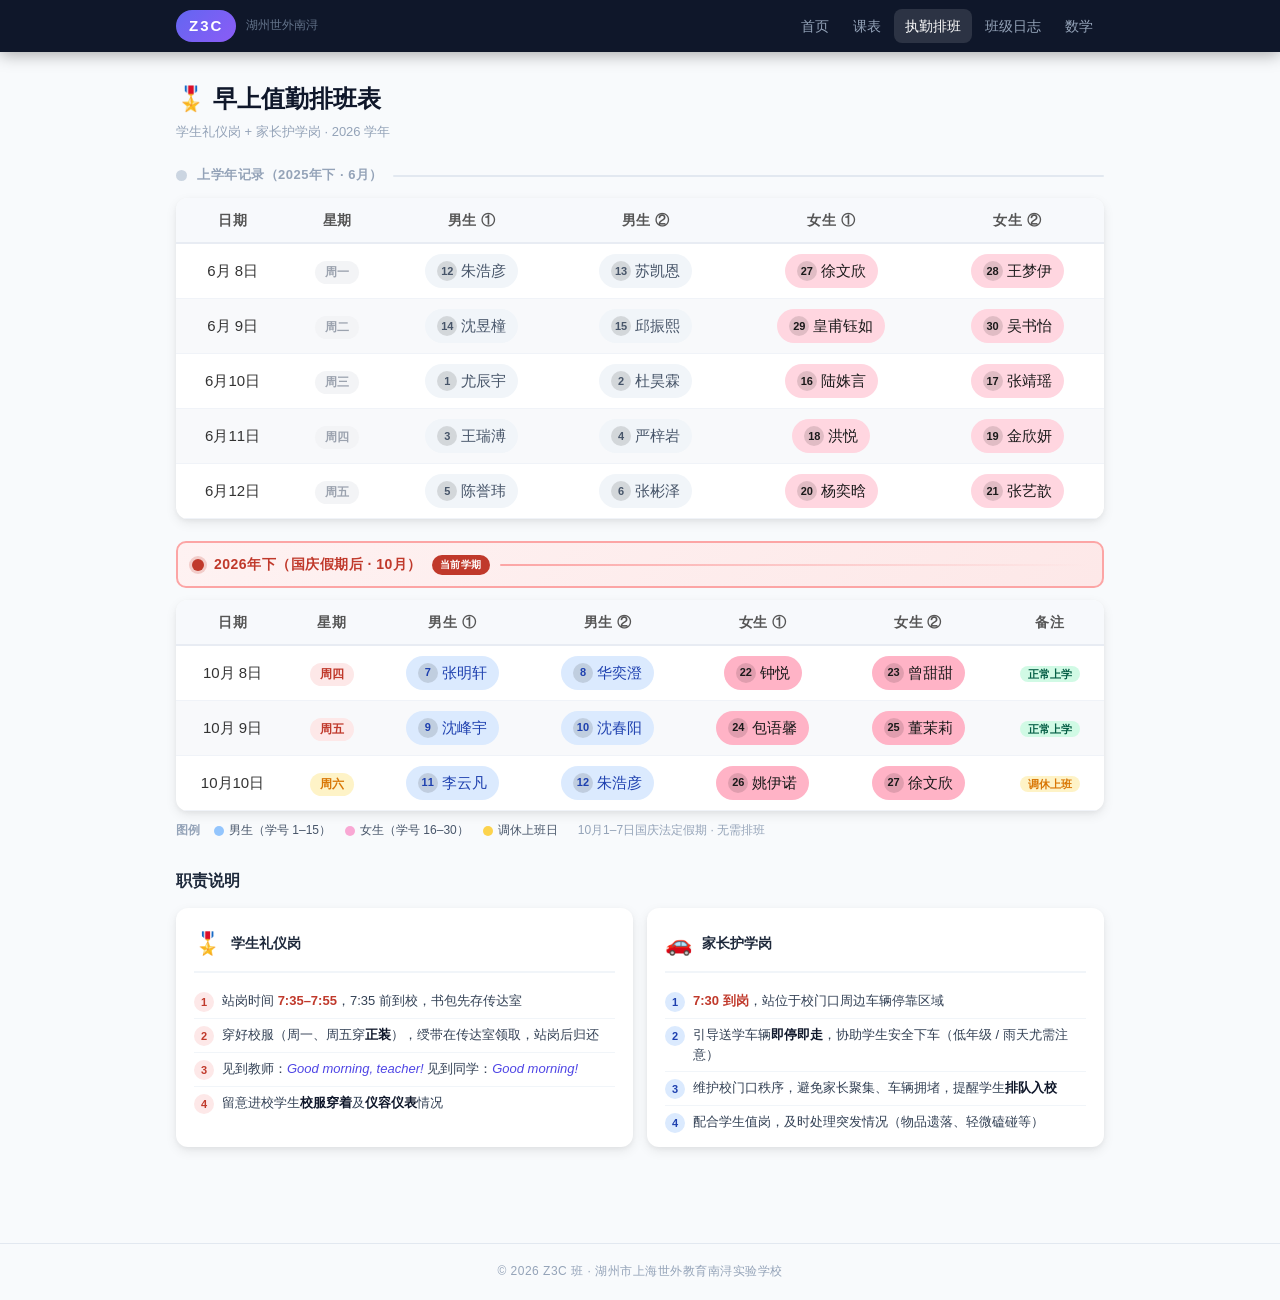
==== duty.html @ b93ee6ca "Move cal btn to chips area (right-aligned); remove 备注 line from ICS" ====
<!DOCTYPE html>
<html lang="zh-CN">
<head>
  <meta charset="UTF-8">
  <meta name="viewport" content="width=device-width, initial-scale=1.0">
  <title>执勤排班 · Z3C 班</title>
  <link rel="stylesheet" href="css/style.css">
</head>
<body>

<nav>
  <div class="nav-inner">
    <a class="nav-brand" href="index.html">
      <span class="class-badge">Z3C</span>
      <span class="school-name">湖州世外南浔</span>
    </a>
    <ul class="nav-links">
      <li><a href="index.html">首页</a></li>
      <li><a href="schedule.html">课表</a></li>
      <li><a href="duty.html" class="active">执勤排班</a></li>
      <li><a href="journal.html">班级日志</a></li>
      <li><a href="math.html">数学</a></li>
    </ul>
  </div>
</nav>

<main class="page">
  <div class="page-header">
    <h1>🎖️ 早上值勤排班表</h1>
    <p>学生礼仪岗 + 家长护学岗 · 2026 学年</p>
  </div>

  <!-- ── 上学年历史记录 ── -->
  <div class="section-block sec-past">
    <div class="s-dot"></div>
    <span class="s-label">上学年记录（2025年下 · 6月）</span>
    <div class="s-line"></div>
  </div>

  <div class="duty-table-wrap">
    <table class="duty-table">
      <thead>
        <tr>
          <th>日期</th>
          <th>星期</th>
          <th>男生 ①</th>
          <th>男生 ②</th>
          <th>女生 ①</th>
          <th>女生 ②</th>
        </tr>
      </thead>
      <tbody>
        <tr>
          <td>6月 8日</td>
          <td><span class="wk-pill wk-past">周一</span></td>
          <td><span class="chip chip-boy-past"><span class="num">12</span>朱浩彦</span></td>
          <td><span class="chip chip-boy-past"><span class="num">13</span>苏凯恩</span></td>
          <td><span class="chip chip-girl-past"><span class="num">27</span>徐文欣</span></td>
          <td><span class="chip chip-girl-past"><span class="num">28</span>王梦伊</span></td>
        </tr>
        <tr>
          <td>6月 9日</td>
          <td><span class="wk-pill wk-past">周二</span></td>
          <td><span class="chip chip-boy-past"><span class="num">14</span>沈昱橦</span></td>
          <td><span class="chip chip-boy-past"><span class="num">15</span>邱振熙</span></td>
          <td><span class="chip chip-girl-past"><span class="num">29</span>皇甫钰如</span></td>
          <td><span class="chip chip-girl-past"><span class="num">30</span>吴书怡</span></td>
        </tr>
        <tr>
          <td>6月10日</td>
          <td><span class="wk-pill wk-past">周三</span></td>
          <td><span class="chip chip-boy-past"><span class="num">1</span>尤辰宇</span></td>
          <td><span class="chip chip-boy-past"><span class="num">2</span>杜昊霖</span></td>
          <td><span class="chip chip-girl-past"><span class="num">16</span>陆姝言</span></td>
          <td><span class="chip chip-girl-past"><span class="num">17</span>张靖瑶</span></td>
        </tr>
        <tr>
          <td>6月11日</td>
          <td><span class="wk-pill wk-past">周四</span></td>
          <td><span class="chip chip-boy-past"><span class="num">3</span>王瑞溥</span></td>
          <td><span class="chip chip-boy-past"><span class="num">4</span>严梓岩</span></td>
          <td><span class="chip chip-girl-past"><span class="num">18</span>洪悦</span></td>
          <td><span class="chip chip-girl-past"><span class="num">19</span>金欣妍</span></td>
        </tr>
        <tr>
          <td>6月12日</td>
          <td><span class="wk-pill wk-past">周五</span></td>
          <td><span class="chip chip-boy-past"><span class="num">5</span>陈誉玮</span></td>
          <td><span class="chip chip-boy-past"><span class="num">6</span>张彬泽</span></td>
          <td><span class="chip chip-girl-past"><span class="num">20</span>杨奕晗</span></td>
          <td><span class="chip chip-girl-past"><span class="num">21</span>张艺歆</span></td>
        </tr>
      </tbody>
    </table>
  </div>
  <p class="scroll-hint">← 左右滑动 →</p>

  <!-- ── 当前学期 ── -->
  <div class="sec-now-wrap">
    <div class="s-dot"></div>
    <span class="s-label">2026年下（国庆假期后 · 10月）</span>
    <span class="s-badge">当前学期</span>
    <div class="s-line"></div>
  </div>

  <div class="duty-table-wrap">
    <table class="duty-table">
      <thead>
        <tr>
          <th>日期</th>
          <th>星期</th>
          <th>男生 ①</th>
          <th>男生 ②</th>
          <th>女生 ①</th>
          <th>女生 ②</th>
          <th>备注</th>
        </tr>
      </thead>
      <tbody>
        <tr>
          <td>10月 8日</td>
          <td><span class="wk-pill wk-now">周四</span></td>
          <td><span class="chip chip-boy-now"><span class="num">7</span>张明轩</span></td>
          <td><span class="chip chip-boy-now"><span class="num">8</span>华奕澄</span></td>
          <td><span class="chip chip-girl-now"><span class="num">22</span>钟悦</span></td>
          <td><span class="chip chip-girl-now"><span class="num">23</span>曾甜甜</span></td>
          <td><span class="note-pill note-normal">正常上学</span></td>
        </tr>
        <tr>
          <td>10月 9日</td>
          <td><span class="wk-pill wk-now">周五</span></td>
          <td><span class="chip chip-boy-now"><span class="num">9</span>沈峰宇</span></td>
          <td><span class="chip chip-boy-now"><span class="num">10</span>沈春阳</span></td>
          <td><span class="chip chip-girl-now"><span class="num">24</span>包语馨</span></td>
          <td><span class="chip chip-girl-now"><span class="num">25</span>董茉莉</span></td>
          <td><span class="note-pill note-normal">正常上学</span></td>
        </tr>
        <tr>
          <td>10月10日</td>
          <td><span class="wk-pill wk-sat">周六</span></td>
          <td><span class="chip chip-boy-now"><span class="num">11</span>李云凡</span></td>
          <td><span class="chip chip-boy-now"><span class="num">12</span>朱浩彦</span></td>
          <td><span class="chip chip-girl-now"><span class="num">26</span>姚伊诺</span></td>
          <td><span class="chip chip-girl-now"><span class="num">27</span>徐文欣</span></td>
          <td><span class="note-pill note-class">调休上班</span></td>
        </tr>
      </tbody>
    </table>
  </div>
  <p class="scroll-hint">← 左右滑动 →</p>

  <!-- Legend -->
  <div class="legend-row" style="padding:10px 0 0;">
    <span class="legend-title">图例</span>
    <span class="legend-item"><span class="ld ld-boy"></span>男生（学号 1–15）</span>
    <span class="legend-item"><span class="ld ld-girl"></span>女生（学号 16–30）</span>
    <span class="legend-item"><span class="ld ld-sat"></span>调休上班日</span>
    <span style="font-size:12px;color:#94a3b8;margin-left:6px;">10月1–7日国庆法定假期 · 无需排班</span>
  </div>

  <!-- Responsibility cards -->
  <div style="margin-top:28px;">
    <div style="font-size:16px;font-weight:700;color:#1e293b;margin-bottom:14px;">职责说明</div>
    <div class="duty-cards">

      <!-- 学生礼仪岗 -->
      <div class="resp-card">
        <div class="resp-head">
          <span class="resp-icon">🎖️</span>
          <span class="resp-title">学生礼仪岗</span>
        </div>
        <ul class="resp-list">
          <li>
            <span class="resp-num rn-red">1</span>
            <span>站岗时间 <span class="hl-red">7:35–7:55</span>，7:35 前到校，书包先存传达室</span>
          </li>
          <li>
            <span class="resp-num rn-red">2</span>
            <span>穿好校服（周一、周五穿<span class="hl">正装</span>），绶带在传达室领取，站岗后归还</span>
          </li>
          <li>
            <span class="resp-num rn-red">3</span>
            <span>见到教师：<span class="hl-en">Good morning, teacher!</span>&nbsp;见到同学：<span class="hl-en">Good morning!</span></span>
          </li>
          <li>
            <span class="resp-num rn-red">4</span>
            <span>留意进校学生<span class="hl">校服穿着</span>及<span class="hl">仪容仪表</span>情况</span>
          </li>
        </ul>
      </div>

      <!-- 家长护学岗 -->
      <div class="resp-card">
        <div class="resp-head">
          <span class="resp-icon">🚗</span>
          <span class="resp-title">家长护学岗</span>
        </div>
        <ul class="resp-list">
          <li>
            <span class="resp-num rn-blue">1</span>
            <span><span class="hl-red">7:30 到岗</span>，站位于校门口周边车辆停靠区域</span>
          </li>
          <li>
            <span class="resp-num rn-blue">2</span>
            <span>引导送学车辆<span class="hl">即停即走</span>，协助学生安全下车（低年级 / 雨天尤需注意）</span>
          </li>
          <li>
            <span class="resp-num rn-blue">3</span>
            <span>维护校门口秩序，避免家长聚集、车辆拥堵，提醒学生<span class="hl">排队入校</span></span>
          </li>
          <li>
            <span class="resp-num rn-blue">4</span>
            <span>配合学生值岗，及时处理突发情况（物品遗落、轻微磕碰等）</span>
          </li>
        </ul>
      </div>

    </div>
  </div>

</main>

<footer>© 2026 Z3C 班 · 湖州市上海世外教育南浔实验学校</footer>

<script>
(function () {

  /* ── ICS helpers ──────────────────────────────────────── */

  function pad(n) { return n < 10 ? '0' + n : '' + n; }

  function parseDate(text, year) {
    var m = text.match(/(\d+)月\s*(\d+)日/);
    if (!m) return null;
    return { y: year, mo: +m[1], d: +m[2] };
  }

  function chipText(chip) {
    var num  = chip.querySelector('.num');
    var n    = num ? num.textContent.trim() : '';
    var full = chip.textContent.trim();
    return (n ? n + ' ' : '') + full.replace(n, '').trim();
  }

  function makeICS(date, boyChips, girlChips, noteText) {
    var ds    = date.y + '' + pad(date.mo) + pad(date.d);
    var boys  = boyChips.map(chipText).join('  ');
    var girls = girlChips.map(chipText).join('  ');

    var lines = [
      '男生：' + boys,
      '女生：' + girls,
      '',
      '【学生礼仪岗】7:35–7:55',
      '· 7:35 前到校，书包先存传达室，绶带领取后归还',
      '· 周一、周五穿正装，其余日穿校服',
      '· 见教师：Good morning\\, teacher! 见同学：Good morning!',
      '· 留意进校同学校服穿着及仪容仪表',
      '',
      '【家长护学岗】7:30 到岗',
      '· 站于校门口周边车辆停靠区',
      '· 引导送学车辆即停即走，协助低年级/雨天安全下车',
      '· 维护秩序，避免聚集堵车，提醒学生排队入校',
      '· 配合处理突发情况（遗落物品、轻微磕碰等）'
    );

    return [
      'BEGIN:VCALENDAR',
      'VERSION:2.0',
      'PRODID:-//Z3C班//执勤排班//CN',
      'BEGIN:VEVENT',
      'UID:z3c-duty-' + ds + '@z3c',
      'DTSTART:' + ds + 'T073000',
      'DTEND:'   + ds + 'T080000',
      'SUMMARY:📋 Z3C 早上执勤',
      'DESCRIPTION:' + lines.join('\\n'),
      'END:VEVENT',
      'END:VCALENDAR'
    ].join('\r\n');
  }

  function openICS(ics, filename) {
    var blob = new Blob([ics], { type: 'text/calendar;charset=utf-8' });
    var url  = URL.createObjectURL(blob);
    var a    = document.createElement('a');
    a.href     = url;
    a.download = filename + '.ics';
    a.style.display = 'none';
    document.body.appendChild(a);
    a.click();
    setTimeout(function () {
      document.body.removeChild(a);
      URL.revokeObjectURL(url);
    }, 1000);
  }

  /* ── Card builder ──────────────────────────────────────── */

  function buildCards(tableWrap, isPast, year) {
    var table = tableWrap.querySelector('.duty-table');
    if (!table) return null;
    var rows = table.querySelectorAll('tbody tr');
    var container = document.createElement('div');
    container.className = 'duty-mobile-cards';

    rows.forEach(function (row) {
      var tds = row.querySelectorAll('td');
      if (tds.length < 5) return;

      var card = document.createElement('div');
      card.className = 'duty-mobile-card' + (isPast ? ' dmc-past' : '');

      /* Header: date + weekday pill + spacer + optional note pill + cal btn */
      var header = document.createElement('div');
      header.className = 'dmc-header';

      var dateEl = document.createElement('span');
      dateEl.className = 'dmc-date';
      dateEl.textContent = tds[0].textContent.trim();
      header.appendChild(dateEl);

      var wkEl = tds[1].querySelector('.wk-pill');
      if (wkEl) header.appendChild(wkEl.cloneNode(true));

      var spacer = document.createElement('span');
      spacer.className = 'dmc-header-space';
      header.appendChild(spacer);

      var notePillEl = tds[6] ? tds[6].querySelector('.note-pill') : null;
      if (notePillEl) header.appendChild(notePillEl.cloneNode(true));
      card.appendChild(header);
      /* Chip rows */
      var chipsDiv = document.createElement('div');
      chipsDiv.className = 'dmc-chips';
      var boyChips = [], girlChips = [];
      [[2, 3], [4, 5]].forEach(function (pair, pairIdx) {
        var chipRow = document.createElement('div');
        chipRow.className = 'dmc-chips-row';
        pair.forEach(function (ci) {
          var chip = tds[ci] && tds[ci].querySelector('.chip');
          if (chip) {
            chipRow.appendChild(chip.cloneNode(true));
            (pairIdx === 0 ? boyChips : girlChips).push(chip);
          }
        });
        chipsDiv.appendChild(chipRow);
      });
      card.appendChild(chipsDiv);

      /* Calendar button — right-aligned in chips area */
      var date = parseDate(tds[0].textContent.trim(), year);
      if (date) {
        var noteText = notePillEl ? notePillEl.textContent.trim() : '';
        var ics      = makeICS(date, boyChips, girlChips, noteText);
        var filename = '执勤-' + date.y + pad(date.mo) + pad(date.d);

        var btn = document.createElement('button');
        btn.className = 'dmc-cal-btn';
        btn.innerHTML = '<span class="dmc-cal-icon">📅</span>添加到日历';
        btn.addEventListener('click', (function (i, f) {
          return function () { openICS(i, f); };
        })(ics, filename));

        var calRow = document.createElement('div');
        calRow.className = 'dmc-chips-row dmc-cal-row';
        calRow.appendChild(btn);
        chipsDiv.appendChild(calRow);
      }

      container.appendChild(card);
    });
    return container;
  }

  /* ── Layout toggle ─────────────────────────────────────── */

  var YEARS = [2025, 2026];

  function applyLayout() {
    var mobile      = window.innerWidth < 700;
    var tableWraps  = document.querySelectorAll('.duty-table-wrap');
    var scrollHints = document.querySelectorAll('.scroll-hint');

    tableWraps.forEach(function (wrap, idx) {
      var next     = wrap.nextElementSibling;
      var mobileEl = (next && next.classList.contains('duty-cards-mobile')) ? next : null;

      if (mobile) {
        if (!mobileEl) {
          var cards = buildCards(wrap, idx === 0, YEARS[idx] || 2026);
          if (cards) {
            mobileEl = document.createElement('div');
            mobileEl.className = 'duty-cards-mobile';
            mobileEl.appendChild(cards);
            wrap.insertAdjacentElement('afterend', mobileEl);
          }
        }
        wrap.style.display = 'none';
        if (mobileEl) mobileEl.style.display = 'block';
      } else {
        wrap.style.display = '';
        if (mobileEl) mobileEl.style.display = 'none';
      }
    });

    scrollHints.forEach(function (hint) {
      hint.style.display = mobile ? 'none' : '';
    });
  }

  document.addEventListener('DOMContentLoaded', applyLayout);
  window.addEventListener('resize', applyLayout);
})();
</script>


</body>
</html>
---- css/style.css ----
/* ─────────────────────────────────────────────
   Z3C 班级主页 · 全站样式
   Design: PPT-inspired · Mobile-first
───────────────────────────────────────────── */
:root {
  --indigo:   #4f46e5;
  --violet:   #7c3aed;
  --pink:     #db2777;
  --red:      #c0392b;
  --teal:     #0d9488;
  --amber:    #d97706;
  --slate-900:#0f172a;
  --slate-800:#1e293b;
  --slate-700:#334155;
  --slate-600:#475569;
  --slate-400:#94a3b8;
  --slate-300:#cbd5e1;
  --slate-200:#e2e8f0;
  --slate-100:#f1f5f9;
  --slate-50: #f8fafc;
  --white:    #ffffff;
  --r: 12px;
  --shadow-sm: 0 1px 3px rgba(0,0,0,.08), 0 1px 2px rgba(0,0,0,.05);
  --shadow:    0 4px 12px rgba(0,0,0,.08), 0 2px 4px rgba(0,0,0,.04);
  --shadow-lg: 0 12px 32px rgba(0,0,0,.12), 0 4px 8px rgba(0,0,0,.05);
}

*, *::before, *::after { box-sizing: border-box; margin: 0; padding: 0; }

html { -webkit-text-size-adjust: 100%; }

body {
  font-family: -apple-system, BlinkMacSystemFont, 'Segoe UI',
               'PingFang SC', 'Hiragino Sans GB', 'Microsoft YaHei', sans-serif;
  background: var(--slate-50);
  color: var(--slate-800);
  line-height: 1.6;
  -webkit-font-smoothing: antialiased;
  min-height: 100dvh;
}

/* ── Nav ─────────────────────────────────── */
nav {
  background: var(--slate-900);
  position: sticky;
  top: 0;
  z-index: 100;
  box-shadow: 0 2px 16px rgba(0,0,0,.35);
}
.nav-inner {
  max-width: 960px;
  margin: 0 auto;
  display: flex;
  align-items: center;
  padding: 0 16px;
  height: 52px;
  gap: 4px;
}
.nav-brand {
  text-decoration: none;
  margin-right: auto;
  display: flex;
  align-items: center;
  gap: 10px;
  flex-shrink: 0;
}
.nav-brand .class-badge {
  background: linear-gradient(135deg, #6366f1, #8b5cf6);
  color: white;
  font-size: 15px;
  font-weight: 800;
  padding: 4px 13px;
  border-radius: 20px;
  letter-spacing: 2px;
}
.nav-brand .school-name {
  font-size: 12px;
  font-weight: 500;
  color: #64748b;
  white-space: nowrap;
}
.nav-links { list-style: none; display: flex; gap: 2px; }
.nav-links a {
  display: block;
  padding: 6px 11px;
  color: #94a3b8;
  text-decoration: none;
  border-radius: 8px;
  font-size: 14px;
  font-weight: 500;
  transition: background .15s, color .15s;
  white-space: nowrap;
}
.nav-links a:hover, .nav-links a.active {
  background: rgba(255,255,255,.12);
  color: white;
}

/* ── Page wrapper ────────────────────────── */
.page {
  max-width: 960px;
  margin: 0 auto;
  padding: 0 16px 64px;
}

/* ── Hero ─────────────────────────────────
   Full-bleed gradient behind, contained text
─────────────────────────────────────────── */
.hero {
  position: relative;
  overflow: hidden;
  background: linear-gradient(135deg, #1e1b4b 0%, #4c1d95 40%, #9d174d 100%);
  padding: 56px 24px 48px;
  text-align: center;
  /* Extend edge-to-edge on mobile */
  margin-left: -16px;
  margin-right: -16px;
}
/* Decorative bokeh blobs */
.hero::before {
  content: '';
  position: absolute;
  top: -80px; right: -80px;
  width: 340px; height: 340px;
  border-radius: 50%;
  background: radial-gradient(circle, rgba(99,102,241,.4) 0%, transparent 70%);
  pointer-events: none;
}
.hero::after {
  content: '';
  position: absolute;
  bottom: -100px; left: -60px;
  width: 380px; height: 380px;
  border-radius: 50%;
  background: radial-gradient(circle, rgba(219,39,119,.28) 0%, transparent 70%);
  pointer-events: none;
}
.hero-inner { position: relative; z-index: 1; }
.hero-chip {
  display: inline-block;
  background: rgba(255,255,255,.13);
  border: 1px solid rgba(255,255,255,.22);
  color: rgba(255,255,255,.88);
  font-size: 13px;
  font-weight: 600;
  padding: 5px 18px;
  border-radius: 20px;
  letter-spacing: 1px;
  margin-bottom: 18px;
  backdrop-filter: blur(8px);
  -webkit-backdrop-filter: blur(8px);
}
.hero h1 {
  color: white;
  font-size: clamp(42px, 10vw, 72px);
  font-weight: 900;
  letter-spacing: 8px;
  margin-bottom: 12px;
  line-height: 1;
  text-shadow: 0 2px 20px rgba(0,0,0,.3);
}
.hero-sub {
  color: rgba(255,255,255,.65);
  font-size: clamp(13px, 3vw, 15px);
  letter-spacing: 1px;
}

/* ── Quick nav cards ─────────────────────── */
.nav-grid {
  display: grid;
  grid-template-columns: repeat(4, 1fr);
  gap: 14px;
  padding-top: 28px;
}
.nav-card {
  display: flex;
  flex-direction: column;
  align-items: center;
  text-align: center;
  text-decoration: none;
  border-radius: var(--r);
  padding: 28px 14px 24px;
  box-shadow: var(--shadow);
  transition: transform .2s ease, box-shadow .2s ease;
  position: relative;
  overflow: hidden;
}
.nav-card:active { transform: scale(.97); }
@media (hover: hover) {
  .nav-card:hover { transform: translateY(-4px); box-shadow: var(--shadow-lg); }
}
.nav-card-blue  { background: linear-gradient(145deg, #1d4ed8, #4f46e5); }
.nav-card-red   { background: linear-gradient(145deg, #991b1b, #c0392b); }
.nav-card-green { background: linear-gradient(145deg, #065f46, #0d9488); }
.nav-card-amber { background: linear-gradient(145deg, #78350f, #d97706); }
.nav-card .card-icon { font-size: 38px; margin-bottom: 12px; }
.nav-card .card-label {
  font-size: 17px;
  font-weight: 800;
  color: white;
  margin-bottom: 6px;
  letter-spacing: 2px;
}
.nav-card .card-desc { font-size: 12px; color: rgba(255,255,255,.65); }

/* ── Generic card ────────────────────────── */
.card {
  background: var(--white);
  border-radius: var(--r);
  box-shadow: var(--shadow);
  padding: 20px;
  margin-bottom: 16px;
}
.card-head {
  font-size: 16px;
  font-weight: 700;
  color: var(--slate-800);
  margin-bottom: 16px;
  display: flex;
  align-items: center;
  gap: 8px;
  padding-bottom: 12px;
  border-bottom: 2px solid var(--slate-100);
}

/* ── Page header (inner pages) ───────────── */
.page-header {
  padding: 28px 0 0;
  margin-bottom: 20px;
}
.page-header h1 {
  font-size: 24px;
  font-weight: 900;
  color: var(--slate-900);
  margin-bottom: 4px;
}
.page-header p { color: var(--slate-400); font-size: 13px; }

/* ── Section labels ──────────────────────── */
.section-block {
  display: flex;
  align-items: center;
  gap: 10px;
  margin: 22px 0 12px;
}
.section-block .s-dot {
  width: 11px; height: 11px;
  border-radius: 50%;
  flex-shrink: 0;
}
.section-block .s-label {
  font-size: 13px;
  font-weight: 700;
  letter-spacing: .5px;
  white-space: nowrap;
}
.section-block .s-line {
  flex: 1;
  height: 2px;
  border-radius: 2px;
}
.sec-past .s-dot   { background: var(--slate-300); }
.sec-past .s-label { color: var(--slate-400); }
.sec-past .s-line  { background: var(--slate-200); }
@keyframes pulse-border {
  0%, 100% {
    box-shadow: 0 0 0 0 rgba(192,57,43,.45),
                0 0 0 0 rgba(192,57,43,.2);
    border-color: #fca5a5;
  }
  50% {
    box-shadow: 0 0 0 4px rgba(192,57,43,.18),
                0 0 14px 2px rgba(192,57,43,.12);
    border-color: #c0392b;
  }
}

.sec-now-wrap {
  background: linear-gradient(135deg, #fef2f2, #fde8e8);
  border: 2px solid #fca5a5;
  border-radius: 10px;
  padding: 10px 14px;
  display: flex;
  align-items: center;
  gap: 10px;
  margin: 22px 0 12px;
  animation: pulse-border 2.4s ease-in-out infinite;
}
.sec-now-wrap .s-dot {
  width: 12px; height: 12px;
  border-radius: 50%;
  background: var(--red);
  flex-shrink: 0;
  box-shadow: 0 0 0 3px rgba(192,57,43,.2);
}
.sec-now-wrap .s-label {
  font-size: 14px;
  font-weight: 800;
  color: var(--red);
  letter-spacing: .5px;
}
.sec-now-wrap .s-badge {
  background: var(--red);
  color: white;
  font-size: 10px;
  font-weight: 700;
  padding: 2px 8px;
  border-radius: 10px;
  letter-spacing: .5px;
}
.sec-now-wrap .s-line {
  flex: 1;
  height: 2px;
  border-radius: 2px;
  background: linear-gradient(to right, #fca5a5, transparent);
}

/* ── Scroll container (tables) ───────────── */
.scroll-wrap {
  overflow-x: auto;
  -webkit-overflow-scrolling: touch;
  border-radius: var(--r);
  box-shadow: var(--shadow);
  position: relative;
  background: var(--white);
}
.scroll-hint {
  display: none;
  text-align: center;
  font-size: 11px;
  color: var(--slate-400);
  padding: 6px 0 0;
  letter-spacing: .5px;
}

/* ── Schedule table ──────────────────────── */
.sched-table {
  width: 100%;
  border-collapse: collapse;
  min-width: 720px;
  font-size: 15px;
  background: var(--white);
}
.sched-table thead tr:first-child th {
  background: #1e40af;
  color: white;
  font-size: 14px;
  font-weight: 600;
  padding: 13px 9px;
  text-align: center;
  white-space: nowrap;
}
.sched-table thead tr:first-child th:first-child { background: #1d3a8a; }
.sched-table thead tr.time-row th {
  background: #e8edf8;
  color: #475569;
  font-size: 12px;
  font-weight: 500;
  padding: 7px 8px;
  text-align: center;
  border-bottom: 2px solid #dde3f0;
  white-space: nowrap;
}
.sched-table td.day-cell {
  background: #1e40af;
  color: white;
  font-size: 20px;
  font-weight: 800;
  text-align: center;
  width: 44px;
  letter-spacing: 2px;
  border-right: 2px solid #1d3a8a;
}
.sched-table td.lunch-cell {
  background: #f1f5f9;
  text-align: center;
  vertical-align: middle;
  width: 60px;
  font-size: 12px;
  color: #94a3b8;
  font-weight: 600;
  line-height: 2;
  white-space: nowrap;
}
.sched-table td.subj-cell {
  padding: 10px 6px;
  text-align: center;
  vertical-align: middle;
  border: 1px solid #e8ecf5;
  min-width: 82px;
}
.sched-table tbody tr:hover td { filter: brightness(.97); }
.subj-tag {
  display: inline-block;
  font-size: 14px;
  font-weight: 700;
  padding: 3px 8px;
  border-radius: 6px;
  border: none;
  margin-bottom: 3px;
}
.subj-en    { font-size: 11px; color: #94a3b8; margin-bottom: 2px; display: block; }
.subj-teacher { font-size: 13px; color: #475569; display: block; }

/* Subject colour palette */
.s-chinese .subj-tag { background:#fecdd3; color:#9f1239; }
.s-math    .subj-tag { background:#bfdbfe; color:#1e40af; }
.s-english .subj-tag { background:#bbf7d0; color:#065f46; }
.s-science .subj-tag { background:#fef08a; color:#854d0e; }
.s-pe      .subj-tag { background:#fed7aa; color:#9a3412; }
.s-music   .subj-tag { background:#e9d5ff; color:#6b21a8; }
.s-art     .subj-tag { background:#fecaca; color:#991b1b; }
.s-moral   .subj-tag { background:#99f6e4; color:#134e4a; }
.s-labor   .subj-tag { background:#d9f99d; color:#365314; }
.s-classic .subj-tag { background:#fde68a; color:#92400e; }
.s-club    .subj-tag { background:#ddd6fe; color:#5b21b6; }
.s-after   .subj-tag { background:#e2e8f0; color:#475569; }
.s-summary .subj-tag { background:#cbd5e1; color:#334155; }
.s-meeting .subj-tag { background:#e9d5ff; color:#6b21a8; }

/* ── Subject colour legend ───────────────── */
.subj-legend {
  display: flex;
  flex-wrap: wrap;
  gap: 8px;
  padding-top: 14px;
}
.subj-legend-item {
  font-size: 12px;
  font-weight: 600;
  padding: 3px 10px;
  border-radius: 6px;
}

/* ── Duty table ──────────────────────────── */
.duty-table-wrap {
  overflow-x: auto;
  -webkit-overflow-scrolling: touch;
  border-radius: var(--r);
  box-shadow: var(--shadow);
  background: var(--white);
  position: relative;
}
.duty-table {
  width: 100%;
  border-collapse: collapse;
  font-size: 15px;
  min-width: 500px;
}
.duty-table thead tr { background: #f7f9fc; }
.duty-table thead th {
  padding: 11px 10px;
  font-weight: 600;
  color: #555;
  letter-spacing: .5px;
  border-bottom: 2px solid #e8ecf3;
  text-align: center;
  white-space: nowrap;
  font-size: 14px;
}
.duty-table thead th:first-child { border-radius: 8px 0 0 0; }
.duty-table thead th:last-child  { border-radius: 0 8px 0 0; }
.duty-table tbody tr { border-bottom: 1px solid #f0f3f8; transition: background .12s; }
.duty-table tbody tr:nth-child(even) { background: #f8f9fb; }
.duty-table tbody tr:hover { background: #fff0f0; }
.duty-table td {
  padding: 10px 8px;
  text-align: center;
  color: #333;
  vertical-align: middle;
  white-space: nowrap;
}

/* Student chips */
.chip {
  display: inline-flex;
  align-items: center;
  gap: 4px;
  padding: 5px 12px;
  border-radius: 20px;
  font-size: 15px;
  white-space: nowrap;
}
.chip .num {
  display: inline-flex;
  align-items: center;
  justify-content: center;
  width: 20px; height: 20px;
  border-radius: 50%;
  font-size: 11px;
  font-weight: 700;
  background: rgba(0,0,0,.12);
}
.chip-boy-past  { background:#f1f5f9; color:#475569; }
.chip-boy-now   { background:#dbeafe; color:#1e40af; }
.chip-girl-past { background:#ffd6e0; color:#1a1a1a; }
.chip-girl-now  { background:#ffb3c6; color:#1a1a1a; }

.wk-pill {
  display: inline-block;
  padding: 2px 10px;
  border-radius: 20px;
  font-size: 12px;
  font-weight: 600;
}
.wk-past { background:#f3f4f6; color:#9ca3af; }
.wk-now  { background:#fde8e8; color:#c0392b; }
.wk-sat  { background:#fef3c7; color:#d97706; }

.note-pill {
  font-size: 11px;
  padding: 2px 8px;
  border-radius: 10px;
  font-weight: 600;
}
.note-normal { background:#d1fae5; color:#065f46; }
.note-class  { background:#fef3c7; color:#d97706; }

/* ── Duty responsibility cards ───────────── */
.duty-cards {
  display: grid;
  grid-template-columns: 1fr 1fr;
  gap: 14px;
  margin-top: 8px;
}
.resp-card {
  background: var(--white);
  border-radius: var(--r);
  box-shadow: var(--shadow);
  padding: 18px 18px 14px;
}
.resp-head {
  display: flex;
  align-items: center;
  gap: 10px;
  margin-bottom: 12px;
  padding-bottom: 10px;
  border-bottom: 2px solid var(--slate-100);
}
.resp-icon { font-size: 22px; }
.resp-title { font-size: 14px; font-weight: 700; color: var(--slate-800); }
.resp-list { list-style: none; }
.resp-list li {
  display: flex;
  gap: 8px;
  padding: 6px 0;
  border-bottom: 1px solid var(--slate-100);
  font-size: 13px;
  color: var(--slate-700);
  line-height: 1.55;
  align-items: flex-start;
}
.resp-list li:last-child { border-bottom: none; padding-bottom: 0; }
.resp-num {
  flex-shrink: 0;
  display: inline-flex;
  align-items: center;
  justify-content: center;
  width: 20px; height: 20px;
  border-radius: 50%;
  font-size: 11px;
  font-weight: 700;
  margin-top: 1px;
}
.rn-red  { background:#fde8e8; color:#c0392b; }
.rn-blue { background:#dbeafe; color:#1e40af; }
.hl      { font-weight: 700; color: var(--slate-900); }
.hl-red  { font-weight: 700; color: #c0392b; }
.hl-en   { font-style: italic; color: #4f46e5; }

/* ── Legend row ──────────────────────────── */
.legend-row {
  display: flex;
  flex-wrap: wrap;
  gap: 14px;
  font-size: 12px;
  color: var(--slate-600);
  padding: 12px 0 4px;
  align-items: center;
}
.legend-row .legend-title { font-weight: 600; color: var(--slate-400); }
.legend-item { display: flex; align-items: center; gap: 5px; }
.ld { width:10px; height:10px; border-radius:50%; }
.ld-boy  { background:#93c5fd; }
.ld-girl { background:#f9a8d4; }
.ld-sat  { background:#fcd34d; }

/* ── Journal empty state ─────────────────── */
.empty-state {
  background: var(--white);
  border-radius: var(--r);
  box-shadow: var(--shadow);
  text-align: center;
  padding: 72px 24px;
  color: var(--slate-400);
  margin-top: 4px;
}
.empty-state .es-icon { font-size: 64px; margin-bottom: 18px; }
.empty-state .es-title {
  font-size: 18px;
  font-weight: 700;
  color: var(--slate-600);
  margin-bottom: 8px;
}
.empty-state .es-sub { font-size: 14px; line-height: 1.8; }

/* ── Footer ──────────────────────────────── */
footer {
  text-align: center;
  padding: 18px 16px;
  color: var(--slate-400);
  font-size: 12px;
  border-top: 1px solid var(--slate-200);
  margin-top: 32px;
  letter-spacing: .5px;
}

/* ── Responsive ──────────────────────────── */
@media (max-width: 600px) {
  .nav-brand .school-name { display: none; }
  .nav-links a { padding: 6px 7px; font-size: 13px; }

  .hero { padding: 40px 20px 36px; }
  .hero h1 { letter-spacing: 4px; }

  .page-header h1 { font-size: 20px; }

  /* Quick nav: 2×2 on small phones */
  .nav-grid { grid-template-columns: repeat(2, 1fr); gap: 10px; padding-top: 22px; }
  .nav-card { padding: 20px 8px 16px; }
  .nav-card .card-icon { font-size: 28px; margin-bottom: 8px; }
  .nav-card .card-label { font-size: 14px; letter-spacing: 1px; }
  .nav-card .card-desc { display: none; }

  /* Tables: show scroll hint on mobile */
  .scroll-hint { display: block; }

  /* Duty resp cards: stack on mobile */
  .duty-cards { grid-template-columns: 1fr; }

  /* Smaller chip text on narrow screens */
  .chip { font-size: 13px; padding: 4px 9px; }
}

@media (max-width: 400px) {
  .nav-links a { padding: 6px 5px; font-size: 12px; }
  .nav-brand .class-badge { font-size: 13px; padding: 3px 10px; }
}

/* ── Mobile-transposed schedule ──────────── */
.sched-table-mobile {
  min-width: unset;
  width: 100%;
}
.sched-table-mobile thead tr:first-child th {
  padding: 10px 4px;
  font-size: 13px;
}
.sched-table-mobile td.period-label-cell {
  background: #1e40af;
  color: white;
  text-align: center;
  padding: 8px 4px;
  vertical-align: middle;
  width: 56px;
  min-width: 56px;
  border-right: 2px solid #1d3a8a;
}
.sched-table-mobile td.period-label-cell.period-lunch {
  background: #f1f5f9;
  color: #94a3b8;
  border-right-color: #e2e8f0;
}
.sched-table-mobile td.period-label-cell strong {
  display: block;
  font-size: 11px;
  font-weight: 800;
  line-height: 1.3;
}
.sched-table-mobile td.period-label-cell span {
  display: block;
  font-size: 9px;
  margin-top: 2px;
  opacity: 0.82;
}
.sched-table-mobile td.subj-cell {
  min-width: unset;
  padding: 6px 2px;
}
.sched-table-mobile td.lunch-cell {
  font-size: 11px;
  padding: 6px 3px;
  white-space: normal;
}
.sched-table-mobile .subj-tag {
  font-size: 11px;
  padding: 2px 4px;
  letter-spacing: 0;
}
.sched-table-mobile .subj-en { font-size: 9px; }
.sched-table-mobile .subj-teacher { font-size: 10px; }

/* ── Duty mobile cards ───────────────────── */
.duty-cards-mobile { display: none; }
.duty-mobile-cards { display: flex; flex-direction: column; gap: 10px; }

.duty-mobile-card {
  background: var(--white);
  border-radius: var(--r);
  box-shadow: var(--shadow);
  padding: 14px 16px;
}
.duty-mobile-card.dmc-past {
  background: #f8fafc;
  box-shadow: var(--shadow-sm);
}
.dmc-header {
  display: flex;
  align-items: center;
  gap: 8px;
  flex-wrap: wrap;
  padding-bottom: 10px;
  margin-bottom: 10px;
  border-bottom: 1px solid var(--slate-100);
}
.dmc-date {
  font-size: 16px;
  font-weight: 800;
  color: var(--slate-900);
  margin-right: 2px;
}
.dmc-header .note-pill { flex-shrink: 0; }
.dmc-header-space { flex: 1; }
.dmc-chips { display: flex; flex-direction: column; gap: 8px; }
.dmc-chips-row { display: flex; gap: 8px; flex-wrap: wrap; }
.dmc-cal-row { justify-content: flex-end; margin-top: 4px; }

.dmc-cal-btn {
  display: inline-flex;
  align-items: center;
  gap: 6px;
  padding: 7px 13px;
  border: none;
  border-radius: 10px;
  background: linear-gradient(135deg, #1d4ed8, #4f46e5);
  color: #fff;
  font-size: 14px;
  font-weight: 700;
  cursor: pointer;
  white-space: nowrap;
  flex-shrink: 0;
  box-shadow: 0 2px 8px rgba(79,70,229,.28);
  transition: opacity .15s, transform .15s;
}
.dmc-cal-btn:active { opacity: .82; transform: scale(.95); }
.dmc-cal-icon { font-size: 18px; line-height: 1; }

.math-tool-grid {
  display: grid;
  grid-template-columns: repeat(auto-fill, minmax(260px, 1fr));
  gap: 16px;
  padding-top: 4px;
}
.math-tool-card {
  display: flex;
  flex-direction: column;
  text-decoration: none;
  background: var(--white);
  border-radius: var(--r);
  box-shadow: var(--shadow);
  padding: 22px 20px 18px;
  border: 2px solid transparent;
  transition: transform .2s ease, box-shadow .2s ease, border-color .2s ease;
  position: relative;
  overflow: hidden;
}
.math-tool-card::before {
  content: '';
  position: absolute;
  top: 0; left: 0; right: 0;
  height: 4px;
  background: linear-gradient(90deg, #78350f, #d97706);
}
@media (hover: hover) {
  .math-tool-card:hover {
    transform: translateY(-4px);
    box-shadow: var(--shadow-lg);
    border-color: #fde68a;
  }
}
.math-tool-card:active { transform: scale(.97); }
.math-tool-top {
  display: flex;
  align-items: center;
  justify-content: space-between;
  margin-bottom: 14px;
}
.math-tool-icon { font-size: 40px; line-height: 1; }
.math-tool-badge {
  font-size: 11px;
  font-weight: 700;
  padding: 3px 10px;
  border-radius: 20px;
  background: #fef3c7;
  color: #92400e;
  letter-spacing: .5px;
}
.math-tool-name {
  font-size: 20px;
  font-weight: 900;
  color: var(--slate-900);
  margin-bottom: 8px;
  letter-spacing: 1px;
}
.math-tool-desc {
  font-size: 13px;
  color: var(--slate-500, #64748b);
  line-height: 1.65;
  flex: 1;
  margin-bottom: 16px;
}
.math-tool-footer {
  display: flex;
  align-items: center;
  flex-wrap: wrap;
  gap: 6px;
}
.math-tool-tag {
  font-size: 11px;
  font-weight: 600;
  padding: 2px 9px;
  border-radius: 20px;
  background: var(--slate-100);
  color: var(--slate-600);
}
.math-tool-launch {
  margin-left: auto;
  font-size: 13px;
  font-weight: 700;
  color: #d97706;
}
.math-more-hint {
  text-align: center;
  font-size: 12px;
  color: var(--slate-400);
  padding: 24px 0 0;
  letter-spacing: .5px;
}
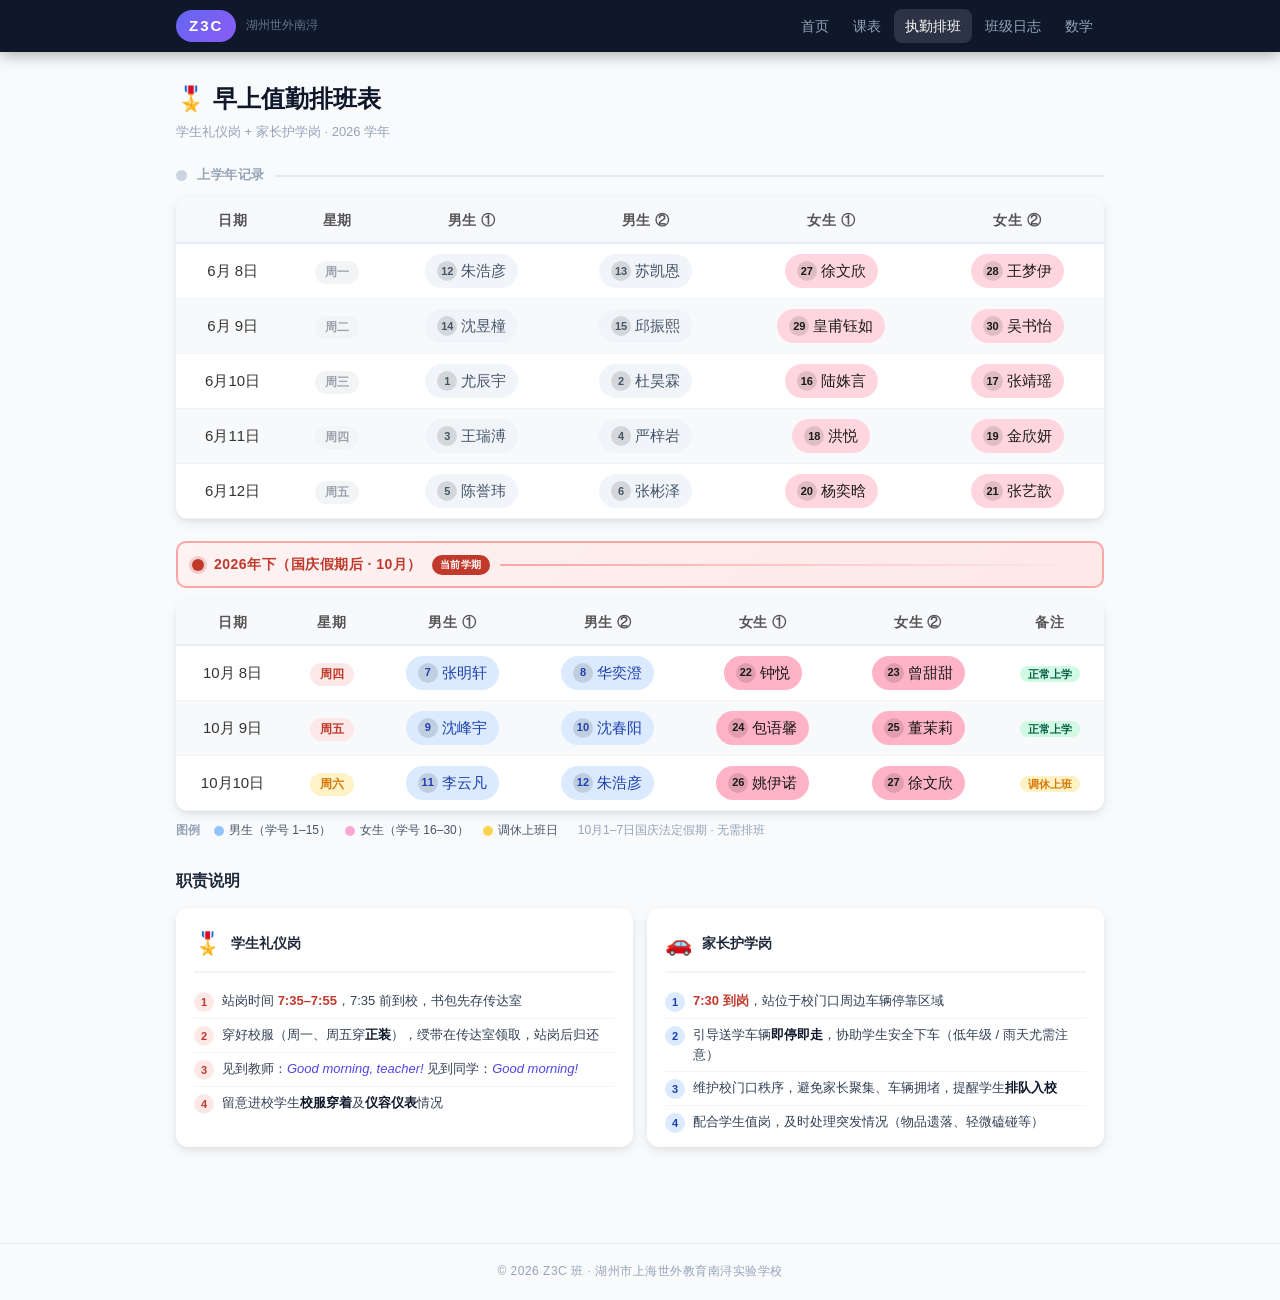
==== commit 1ecc323d: "Remove date detail from past records section label" ====
--- a/duty.html
+++ b/duty.html
@@ -33,7 +33,7 @@
   <!-- ── 上学年历史记录 ── -->
   <div class="section-block sec-past">
     <div class="s-dot"></div>
-    <span class="s-label">上学年记录（2025年下 · 6月）</span>
+    <span class="s-label">上学年记录</span>
     <div class="s-line"></div>
   </div>
 
@@ -262,7 +262,7 @@
       '· 引导送学车辆即停即走，协助低年级/雨天安全下车',
       '· 维护秩序，避免聚集堵车，提醒学生排队入校',
       '· 配合处理突发情况（遗落物品、轻微磕碰等）'
-    );
+    ];
 
     return [
       'BEGIN:VCALENDAR',
@@ -329,27 +329,42 @@
       var notePillEl = tds[6] ? tds[6].querySelector('.note-pill') : null;
       if (notePillEl) header.appendChild(notePillEl.cloneNode(true));
       card.appendChild(header);
-      /* Chip rows */
+      /* Chip rows — track last row to inline the cal button */
       var chipsDiv = document.createElement('div');
       chipsDiv.className = 'dmc-chips';
-      var boyChips = [], girlChips = [];
-      [[2, 3], [4, 5]].forEach(function (pair, pairIdx) {
-        var chipRow = document.createElement('div');
-        chipRow.className = 'dmc-chips-row';
-        pair.forEach(function (ci) {
+      var boyChips = [], girlChips = [], lastChipRow;
+
+      if (isPast) {
+        /* Past records: all 4 chips on one row */
+        var singleRow = document.createElement('div');
+        singleRow.className = 'dmc-chips-row';
+        [2, 3, 4, 5].forEach(function (ci) {
           var chip = tds[ci] && tds[ci].querySelector('.chip');
-          if (chip) {
-            chipRow.appendChild(chip.cloneNode(true));
-            (pairIdx === 0 ? boyChips : girlChips).push(chip);
-          }
+          if (chip) singleRow.appendChild(chip.cloneNode(true));
         });
-        chipsDiv.appendChild(chipRow);
-      });
+        chipsDiv.appendChild(singleRow);
+        lastChipRow = singleRow;
+      } else {
+        /* Current term: boys row + girls row */
+        [[2, 3], [4, 5]].forEach(function (pair, pairIdx) {
+          var chipRow = document.createElement('div');
+          chipRow.className = 'dmc-chips-row';
+          pair.forEach(function (ci) {
+            var chip = tds[ci] && tds[ci].querySelector('.chip');
+            if (chip) {
+              chipRow.appendChild(chip.cloneNode(true));
+              (pairIdx === 0 ? boyChips : girlChips).push(chip);
+            }
+          });
+          chipsDiv.appendChild(chipRow);
+          lastChipRow = chipRow;
+        });
+      }
       card.appendChild(chipsDiv);
 
-      /* Calendar button — right-aligned in chips area */
+      /* Calendar button — only for current term, inlined at end of girls row */
       var date = parseDate(tds[0].textContent.trim(), year);
-      if (date) {
+      if (date && !isPast) {
         var noteText = notePillEl ? notePillEl.textContent.trim() : '';
         var ics      = makeICS(date, boyChips, girlChips, noteText);
         var filename = '执勤-' + date.y + pad(date.mo) + pad(date.d);
@@ -360,11 +375,7 @@
         btn.addEventListener('click', (function (i, f) {
           return function () { openICS(i, f); };
         })(ics, filename));
-
-        var calRow = document.createElement('div');
-        calRow.className = 'dmc-chips-row dmc-cal-row';
-        calRow.appendChild(btn);
-        chipsDiv.appendChild(calRow);
+        lastChipRow.appendChild(btn);
       }
 
       container.appendChild(card);
--- a/css/style.css
+++ b/css/style.css
@@ -732,8 +732,7 @@
 .dmc-header .note-pill { flex-shrink: 0; }
 .dmc-header-space { flex: 1; }
 .dmc-chips { display: flex; flex-direction: column; gap: 8px; }
-.dmc-chips-row { display: flex; gap: 8px; flex-wrap: wrap; }
-.dmc-cal-row { justify-content: flex-end; margin-top: 4px; }
+.dmc-chips-row { display: flex; gap: 8px; flex-wrap: wrap; align-items: center; }
 
 .dmc-cal-btn {
   display: inline-flex;
@@ -749,6 +748,7 @@
   cursor: pointer;
   white-space: nowrap;
   flex-shrink: 0;
+  margin-left: auto;
   box-shadow: 0 2px 8px rgba(79,70,229,.28);
   transition: opacity .15s, transform .15s;
 }
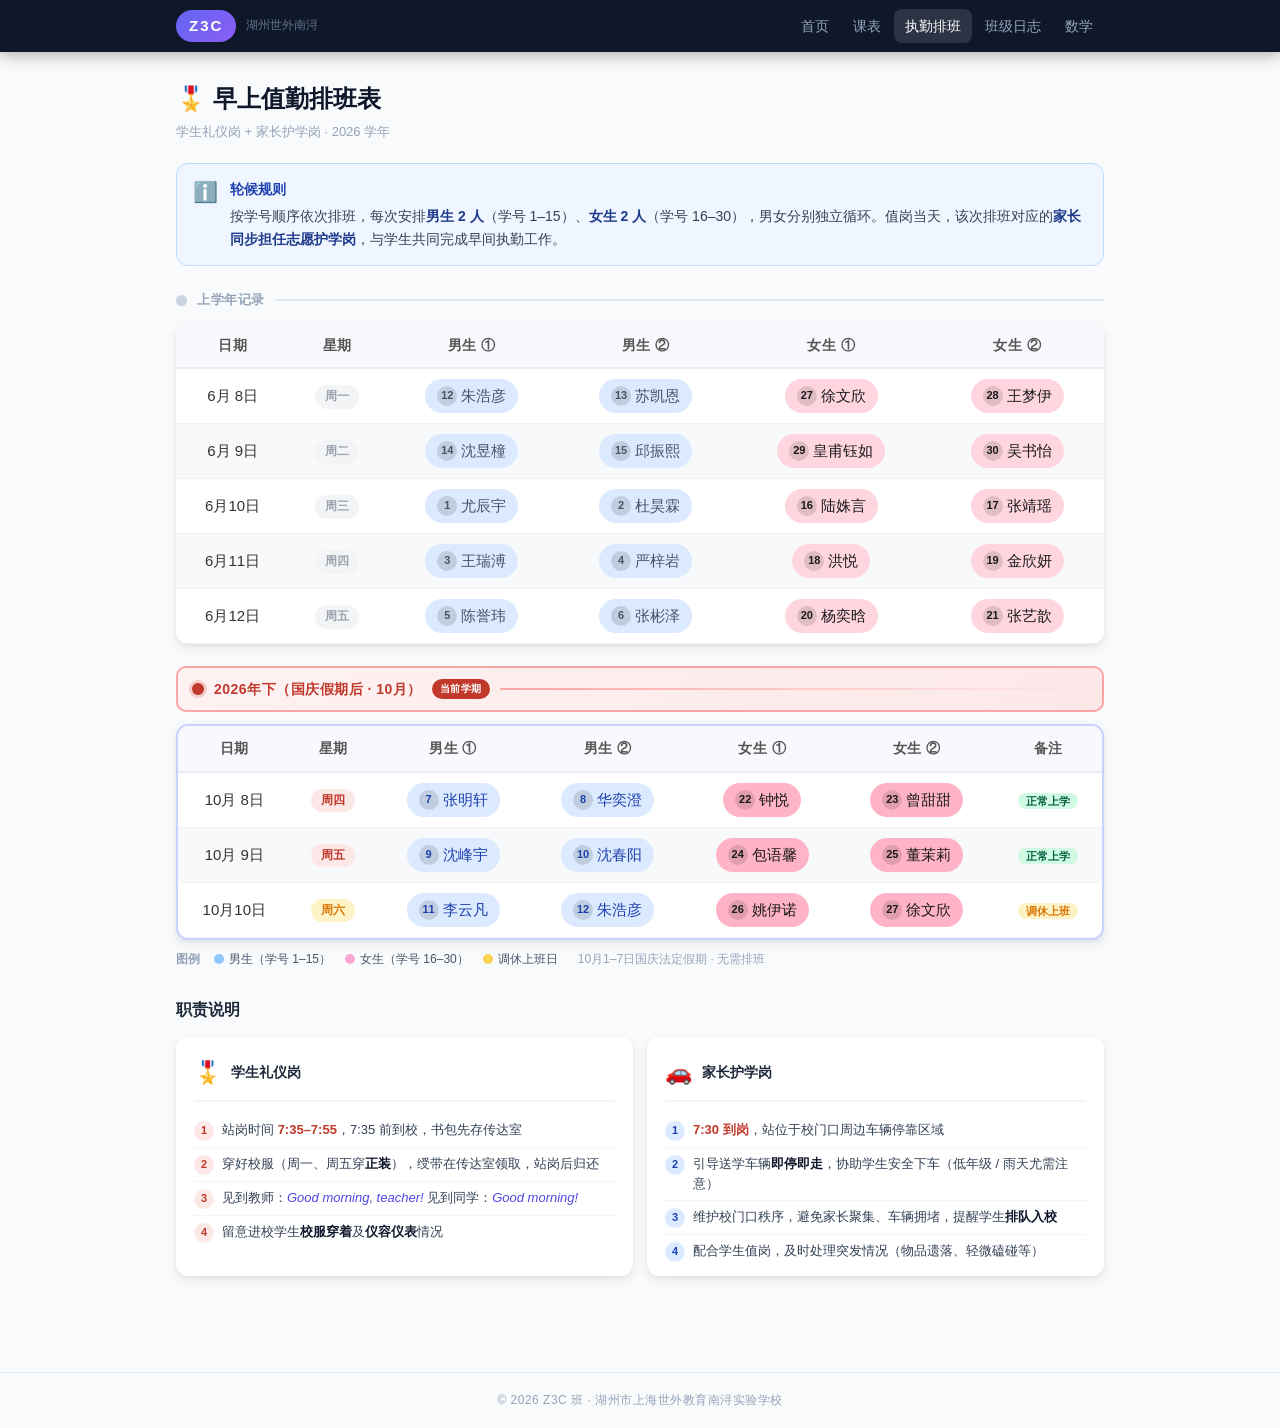
==== commit 4b4149e8: "Add rotation rules info card at top of duty page" ====
--- a/duty.html
+++ b/duty.html
@@ -28,6 +28,15 @@
   <div class="page-header">
     <h1>🎖️ 早上值勤排班表</h1>
     <p>学生礼仪岗 + 家长护学岗 · 2026 学年</p>
+  </div>
+
+  <!-- ── 轮候规则说明 ── -->
+  <div class="duty-rule-card">
+    <span class="duty-rule-icon">ℹ️</span>
+    <div class="duty-rule-body">
+      <div class="duty-rule-title">轮候规则</div>
+      <p>按学号顺序依次排班，每次安排<strong>男生 2 人</strong>（学号 1–15）、<strong>女生 2 人</strong>（学号 16–30），男女分别独立循环。值岗当天，该次排班对应的<strong>家长同步担任志愿护学岗</strong>，与学生共同完成早间执勤工作。</p>
+    </div>
   </div>
 
   <!-- ── 上学年历史记录 ── -->
--- a/css/style.css
+++ b/css/style.css
@@ -441,6 +441,10 @@
   background: var(--white);
   position: relative;
 }
+.sec-now-wrap + .duty-table-wrap {
+  border: 2px solid #c7d2fe;
+  animation: dmc-glow 2.4s ease-in-out infinite;
+}
 .duty-table {
   width: 100%;
   border-collapse: collapse;
@@ -491,7 +495,7 @@
   font-weight: 700;
   background: rgba(0,0,0,.12);
 }
-.chip-boy-past  { background:#f1f5f9; color:#475569; }
+.chip-boy-past  { background:#dbeafe; color:#475569; }
 .chip-boy-now   { background:#dbeafe; color:#1e40af; }
 .chip-girl-past { background:#ffd6e0; color:#1a1a1a; }
 .chip-girl-now  { background:#ffb3c6; color:#1a1a1a; }
@@ -700,6 +704,38 @@
 .sched-table-mobile .subj-en { font-size: 9px; }
 .sched-table-mobile .subj-teacher { font-size: 10px; }
 
+@keyframes dmc-glow {
+  0%, 100% {
+    border-color: #c7d2fe;
+    box-shadow: var(--shadow), 0 0 0 0 rgba(99,102,241,.15);
+  }
+  50% {
+    border-color: #818cf8;
+    box-shadow: var(--shadow), 0 0 12px 3px rgba(99,102,241,.13);
+  }
+}
+
+.duty-mobile-card:not(.dmc-past) {
+  border: 2px solid #c7d2fe;
+  animation: dmc-glow 2.4s ease-in-out infinite;
+}
+
+/* ── Duty rule info card ─────────────────── */
+.duty-rule-card {
+  display: flex;
+  gap: 12px;
+  align-items: flex-start;
+  background: #eff6ff;
+  border: 1px solid #bfdbfe;
+  border-radius: var(--r);
+  padding: 14px 16px;
+  margin-bottom: 24px;
+}
+.duty-rule-icon { font-size: 20px; line-height: 1.4; flex-shrink: 0; }
+.duty-rule-title { font-size: 14px; font-weight: 700; color: #1e40af; margin-bottom: 4px; }
+.duty-rule-body p { margin: 0; font-size: 14px; color: #334155; line-height: 1.65; }
+.duty-rule-body strong { color: #1e3a8a; }
+
 /* ── Duty mobile cards ───────────────────── */
 .duty-cards-mobile { display: none; }
 .duty-mobile-cards { display: flex; flex-direction: column; gap: 10px; }
@@ -713,6 +749,10 @@
 .duty-mobile-card.dmc-past {
   background: #f8fafc;
   box-shadow: var(--shadow-sm);
+  padding: 10px 14px;
+}
+.duty-mobile-card.dmc-past + .duty-mobile-card.dmc-past {
+  margin-top: -4px;
 }
 .dmc-header {
   display: flex;
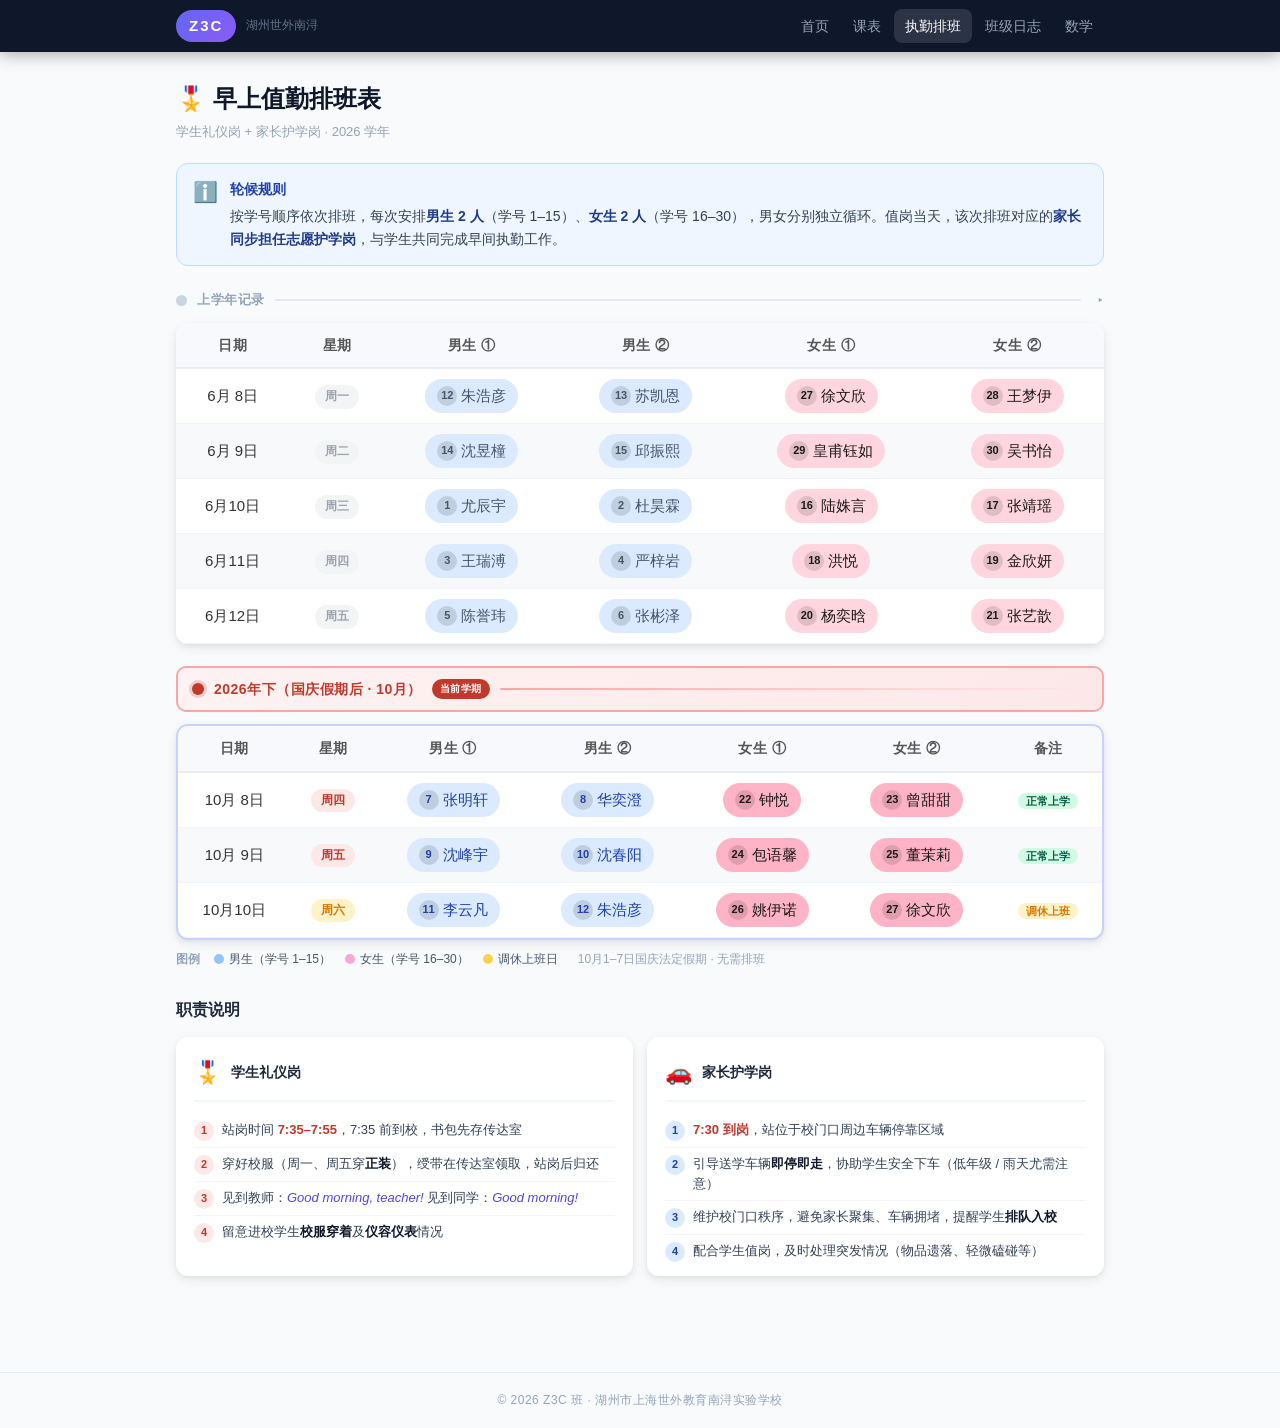
==== commit 3bbd068d: "Collapse past records by default on mobile with tap-to-expand toggle" ====
--- a/duty.html
+++ b/duty.html
@@ -400,6 +400,7 @@
     var mobile      = window.innerWidth < 700;
     var tableWraps  = document.querySelectorAll('.duty-table-wrap');
     var scrollHints = document.querySelectorAll('.scroll-hint');
+    var secPast     = document.querySelector('.sec-past');
 
     tableWraps.forEach(function (wrap, idx) {
       var next     = wrap.nextElementSibling;
@@ -416,7 +417,16 @@
           }
         }
         wrap.style.display = 'none';
-        if (mobileEl) mobileEl.style.display = 'block';
+        if (mobileEl) {
+          if (idx === 0) {
+            if (!mobileEl.hasAttribute('data-init')) {
+              mobileEl.setAttribute('data-init', '1');
+              mobileEl.style.display = 'none';
+            }
+          } else {
+            mobileEl.style.display = 'block';
+          }
+        }
       } else {
         wrap.style.display = '';
         if (mobileEl) mobileEl.style.display = 'none';
@@ -426,6 +436,32 @@
     scrollHints.forEach(function (hint) {
       hint.style.display = mobile ? 'none' : '';
     });
+
+    if (secPast) {
+      if (mobile) {
+        secPast.classList.add('sec-past-toggle');
+        if (!secPast._toggleReady) {
+          secPast._toggleReady = true;
+          var chevron = document.createElement('span');
+          chevron.className = 'sec-past-chevron';
+          chevron.textContent = '▸';
+          secPast.appendChild(chevron);
+          secPast.addEventListener('click', function () {
+            if (window.innerWidth >= 700) return;
+            var pastMobile = document.querySelector('.duty-cards-mobile');
+            if (!pastMobile) return;
+            var opening = pastMobile.style.display === 'none' || pastMobile.style.display === '';
+            pastMobile.style.display = opening ? 'block' : 'none';
+            chevron.textContent = opening ? '▾' : '▸';
+            secPast.classList.toggle('sec-past-open', opening);
+          });
+        }
+      } else {
+        secPast.classList.remove('sec-past-toggle', 'sec-past-open');
+        var ch = secPast.querySelector('.sec-past-chevron');
+        if (ch) ch.textContent = '▸';
+      }
+    }
   }
 
   document.addEventListener('DOMContentLoaded', applyLayout);
--- a/css/style.css
+++ b/css/style.css
@@ -737,6 +737,8 @@
 .duty-rule-body strong { color: #1e3a8a; }
 
 /* ── Duty mobile cards ───────────────────── */
+.sec-past-toggle { cursor: pointer; -webkit-tap-highlight-color: transparent; user-select: none; }
+.sec-past-chevron { font-size: 13px; color: #94a3b8; margin-left: 6px; }
 .duty-cards-mobile { display: none; }
 .duty-mobile-cards { display: flex; flex-direction: column; gap: 10px; }
 
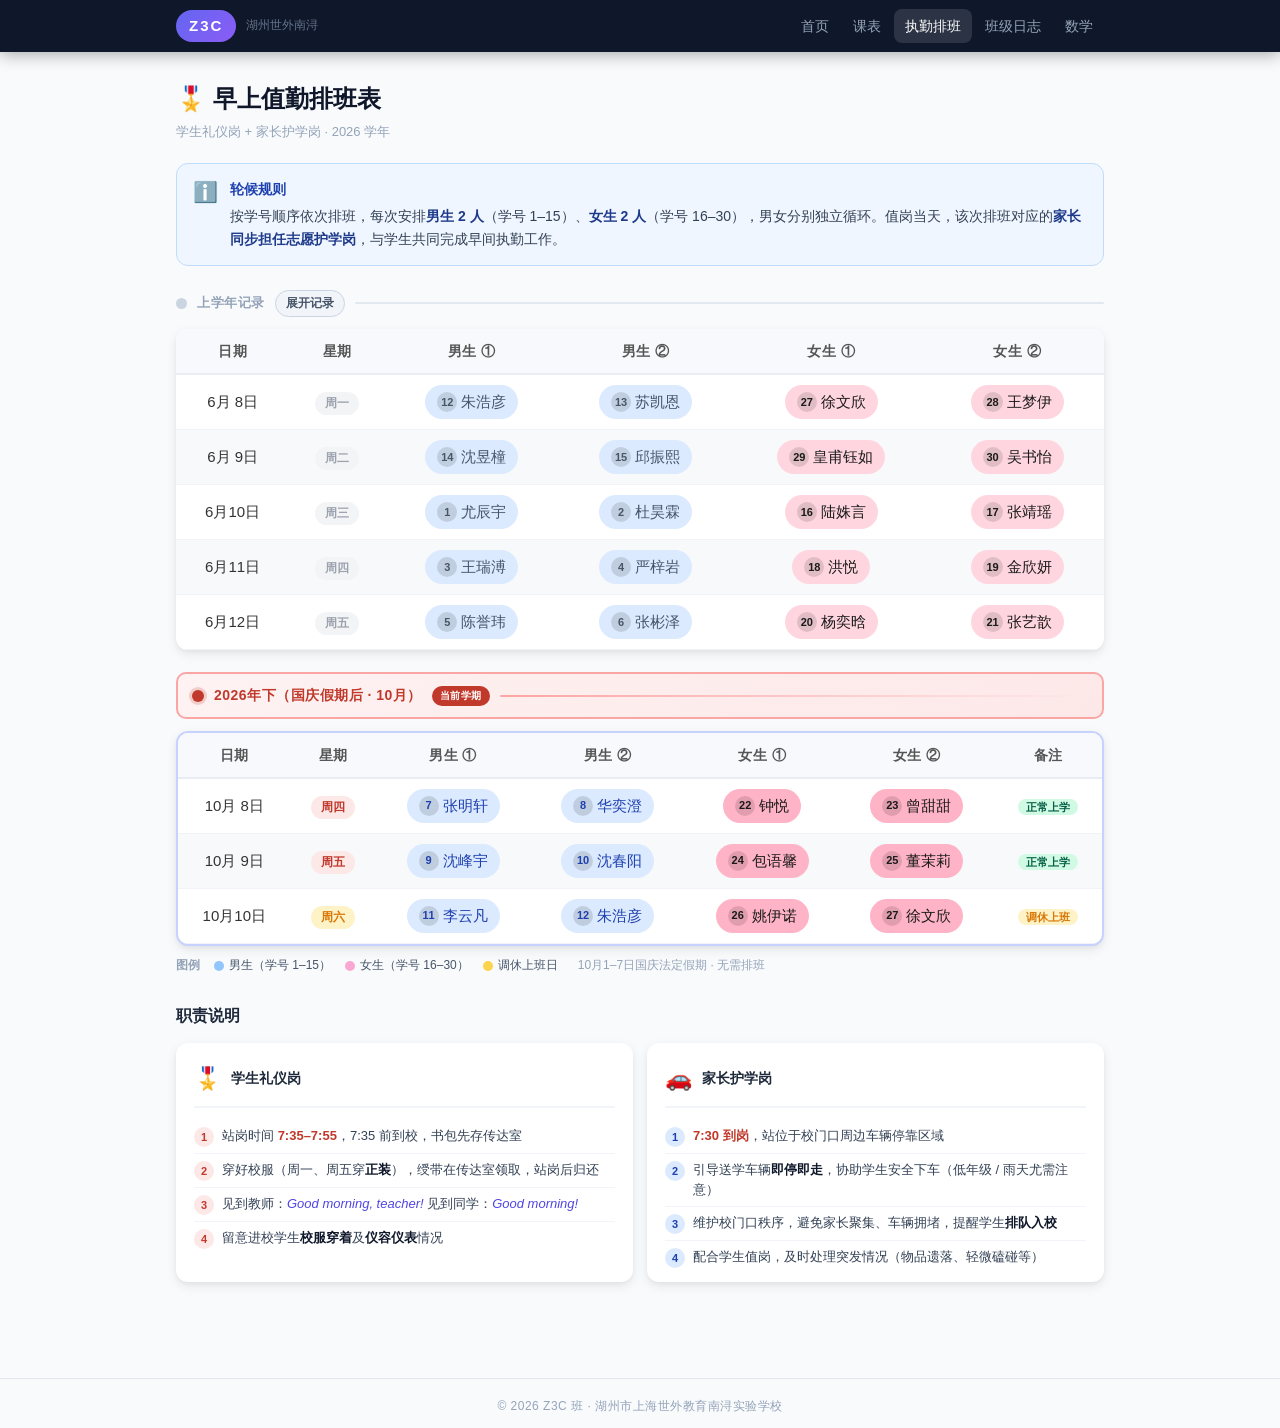
==== commit b0ebc9af: "Replace chevron with visible expand-record pill button" ====
--- a/duty.html
+++ b/duty.html
@@ -442,24 +442,26 @@
         secPast.classList.add('sec-past-toggle');
         if (!secPast._toggleReady) {
           secPast._toggleReady = true;
-          var chevron = document.createElement('span');
-          chevron.className = 'sec-past-chevron';
-          chevron.textContent = '▸';
-          secPast.appendChild(chevron);
+          var expandBtn = document.createElement('span');
+          expandBtn.className = 'sec-past-expand-btn';
+          expandBtn.textContent = '展开记录';
+          var sline = secPast.querySelector('.s-line');
+          secPast.insertBefore(expandBtn, sline);
           secPast.addEventListener('click', function () {
             if (window.innerWidth >= 700) return;
             var pastMobile = document.querySelector('.duty-cards-mobile');
             if (!pastMobile) return;
             var opening = pastMobile.style.display === 'none' || pastMobile.style.display === '';
             pastMobile.style.display = opening ? 'block' : 'none';
-            chevron.textContent = opening ? '▾' : '▸';
+            expandBtn.textContent = opening ? '收起 ▲' : '展开记录';
+            expandBtn.classList.toggle('sec-past-expand-open', opening);
             secPast.classList.toggle('sec-past-open', opening);
           });
         }
       } else {
         secPast.classList.remove('sec-past-toggle', 'sec-past-open');
-        var ch = secPast.querySelector('.sec-past-chevron');
-        if (ch) ch.textContent = '▸';
+        var btn = secPast.querySelector('.sec-past-expand-btn');
+        if (btn) { btn.textContent = '展开记录'; btn.classList.remove('sec-past-expand-open'); }
       }
     }
   }
--- a/css/style.css
+++ b/css/style.css
@@ -738,7 +738,21 @@
 
 /* ── Duty mobile cards ───────────────────── */
 .sec-past-toggle { cursor: pointer; -webkit-tap-highlight-color: transparent; user-select: none; }
-.sec-past-chevron { font-size: 13px; color: #94a3b8; margin-left: 6px; }
+.sec-past-expand-btn {
+  font-size: 12px;
+  font-weight: 600;
+  color: #475569;
+  background: #f1f5f9;
+  border: 1px solid #cbd5e1;
+  border-radius: 20px;
+  padding: 3px 10px;
+  white-space: nowrap;
+  flex-shrink: 0;
+}
+.sec-past-expand-open {
+  color: #64748b;
+  background: #e2e8f0;
+}
 .duty-cards-mobile { display: none; }
 .duty-mobile-cards { display: flex; flex-direction: column; gap: 10px; }
 
